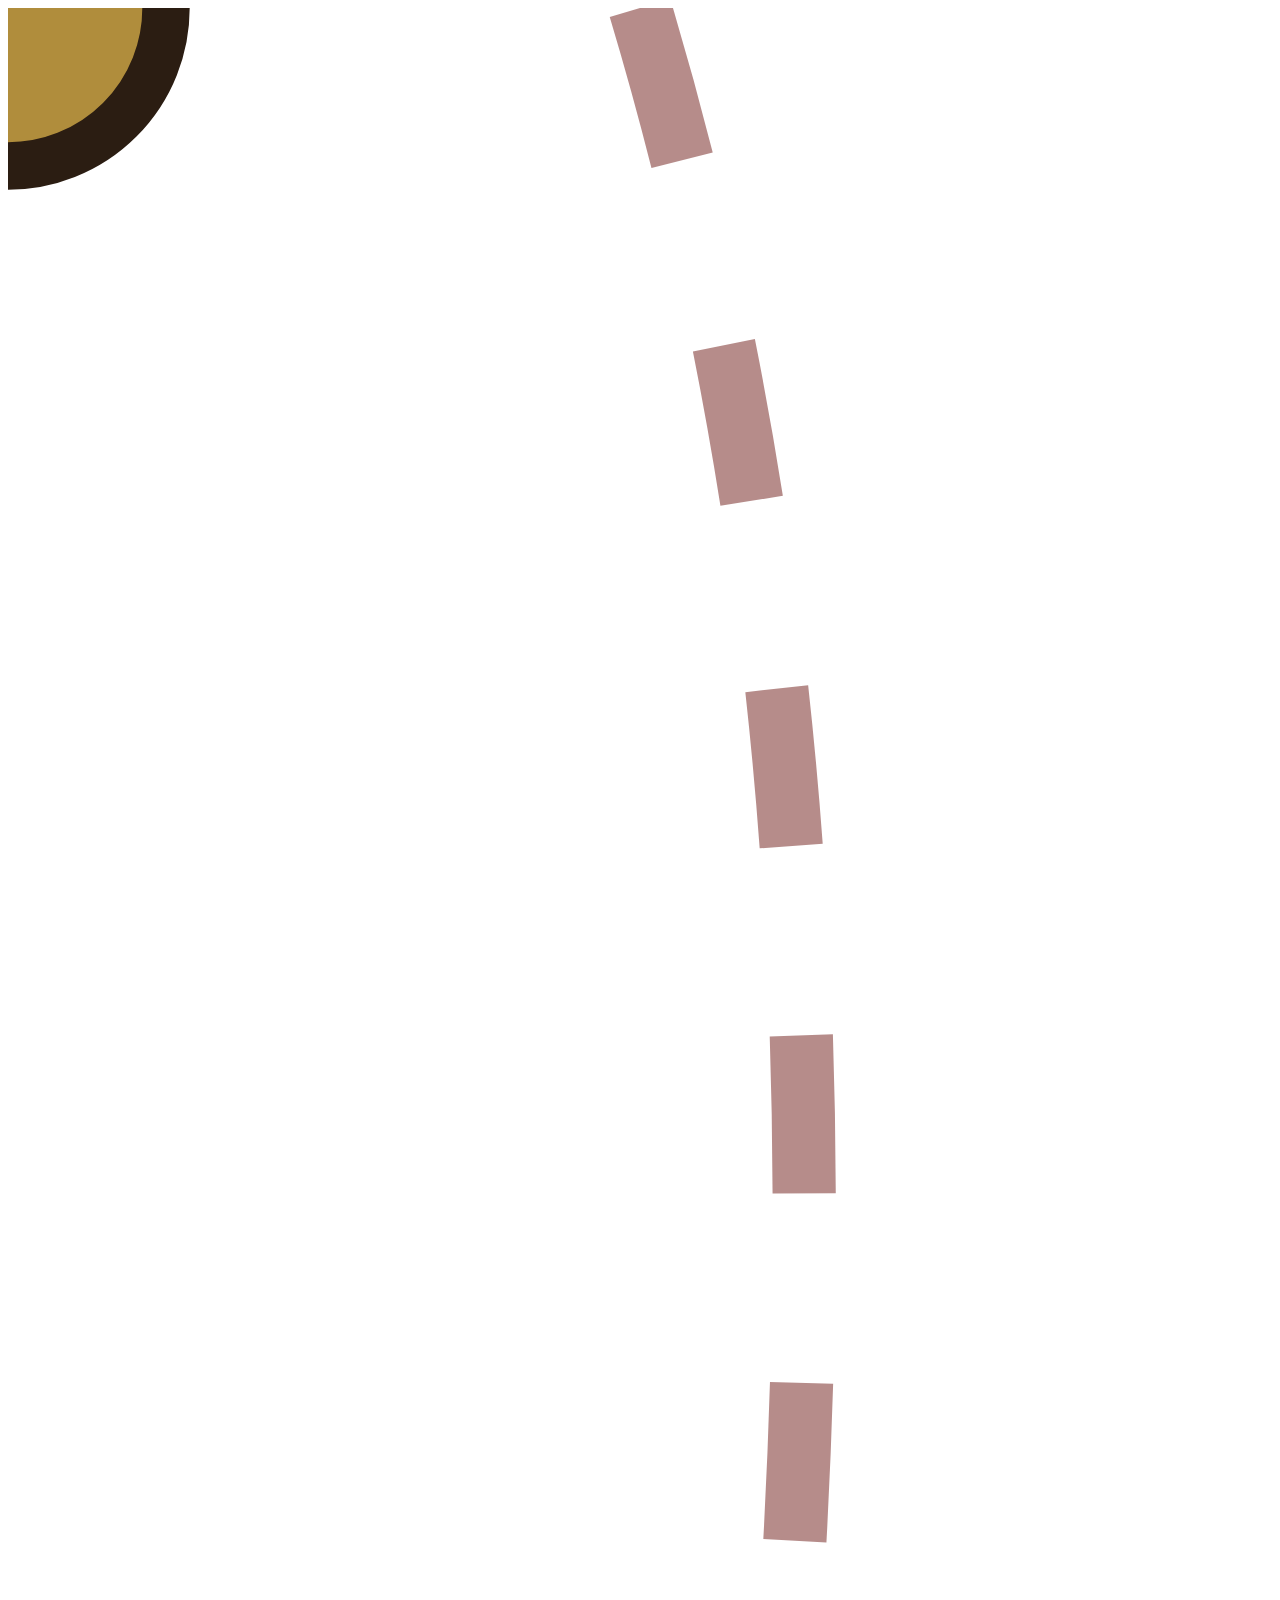
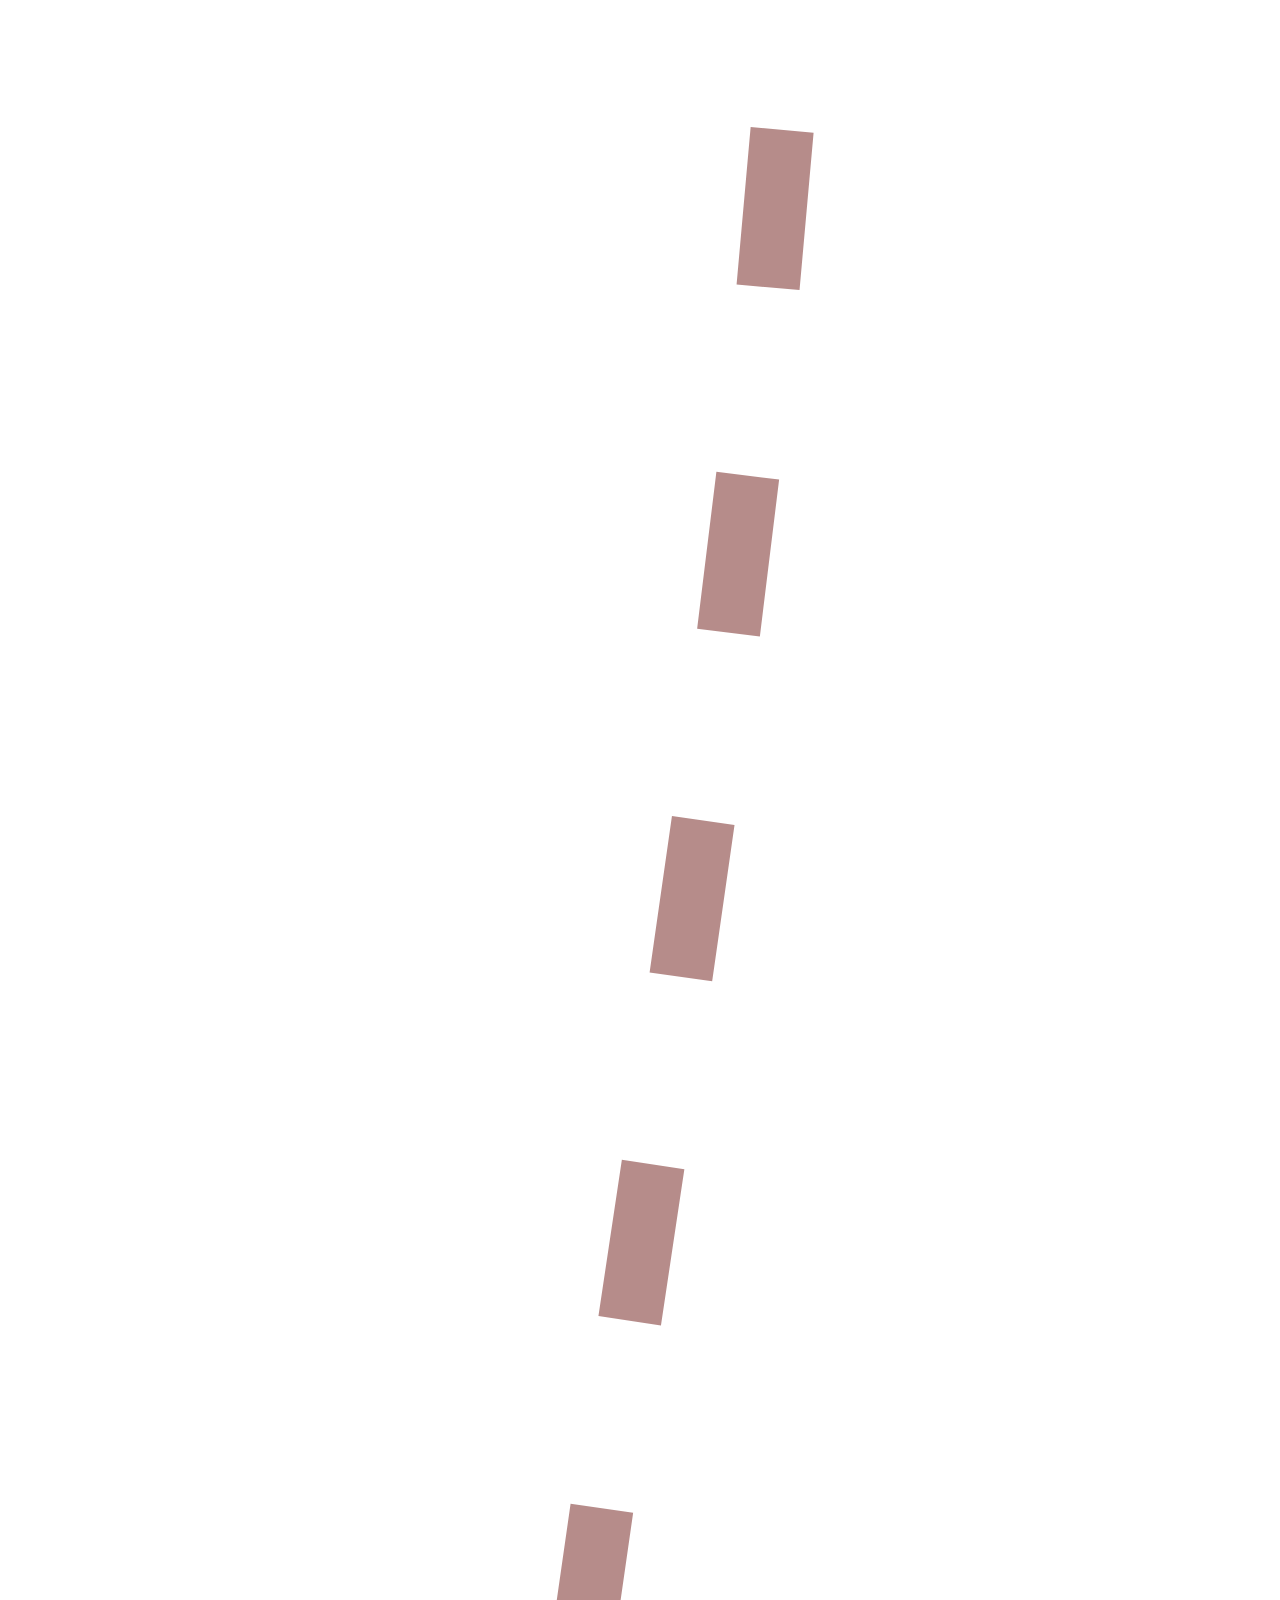
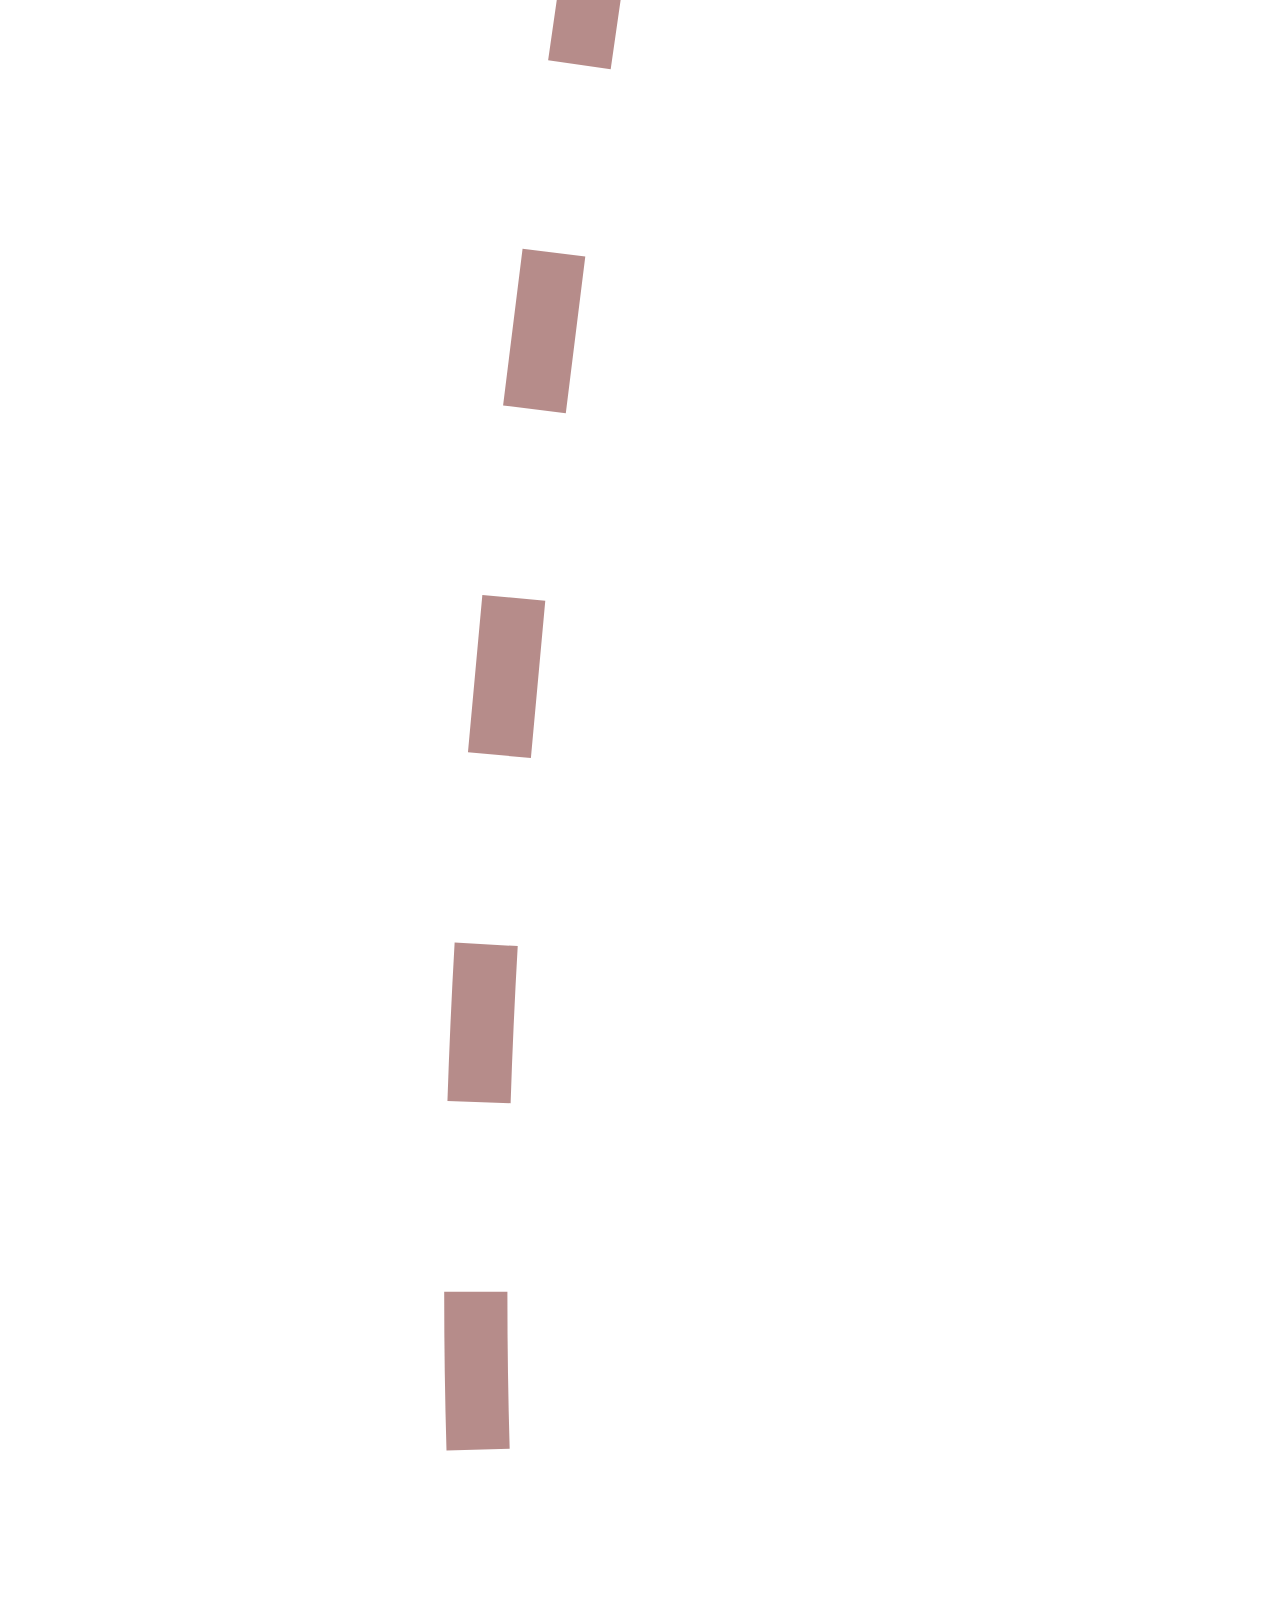
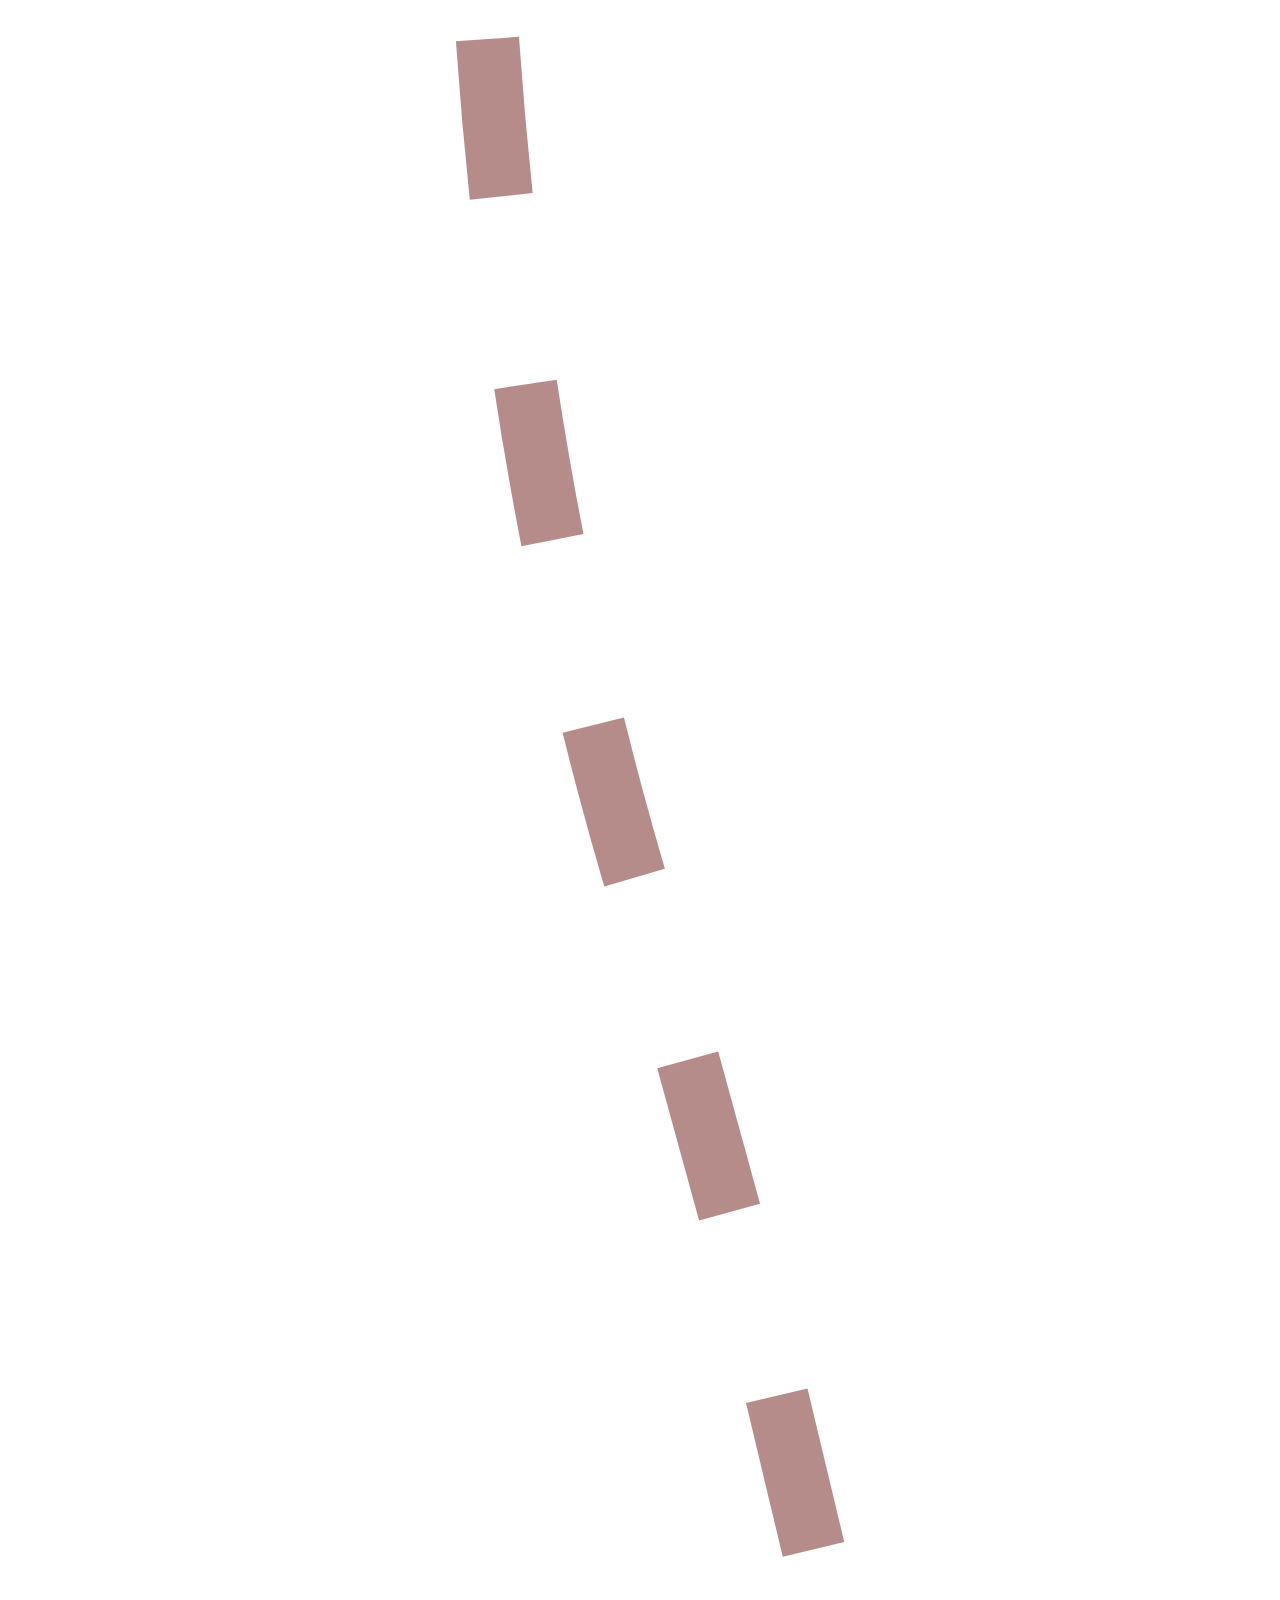
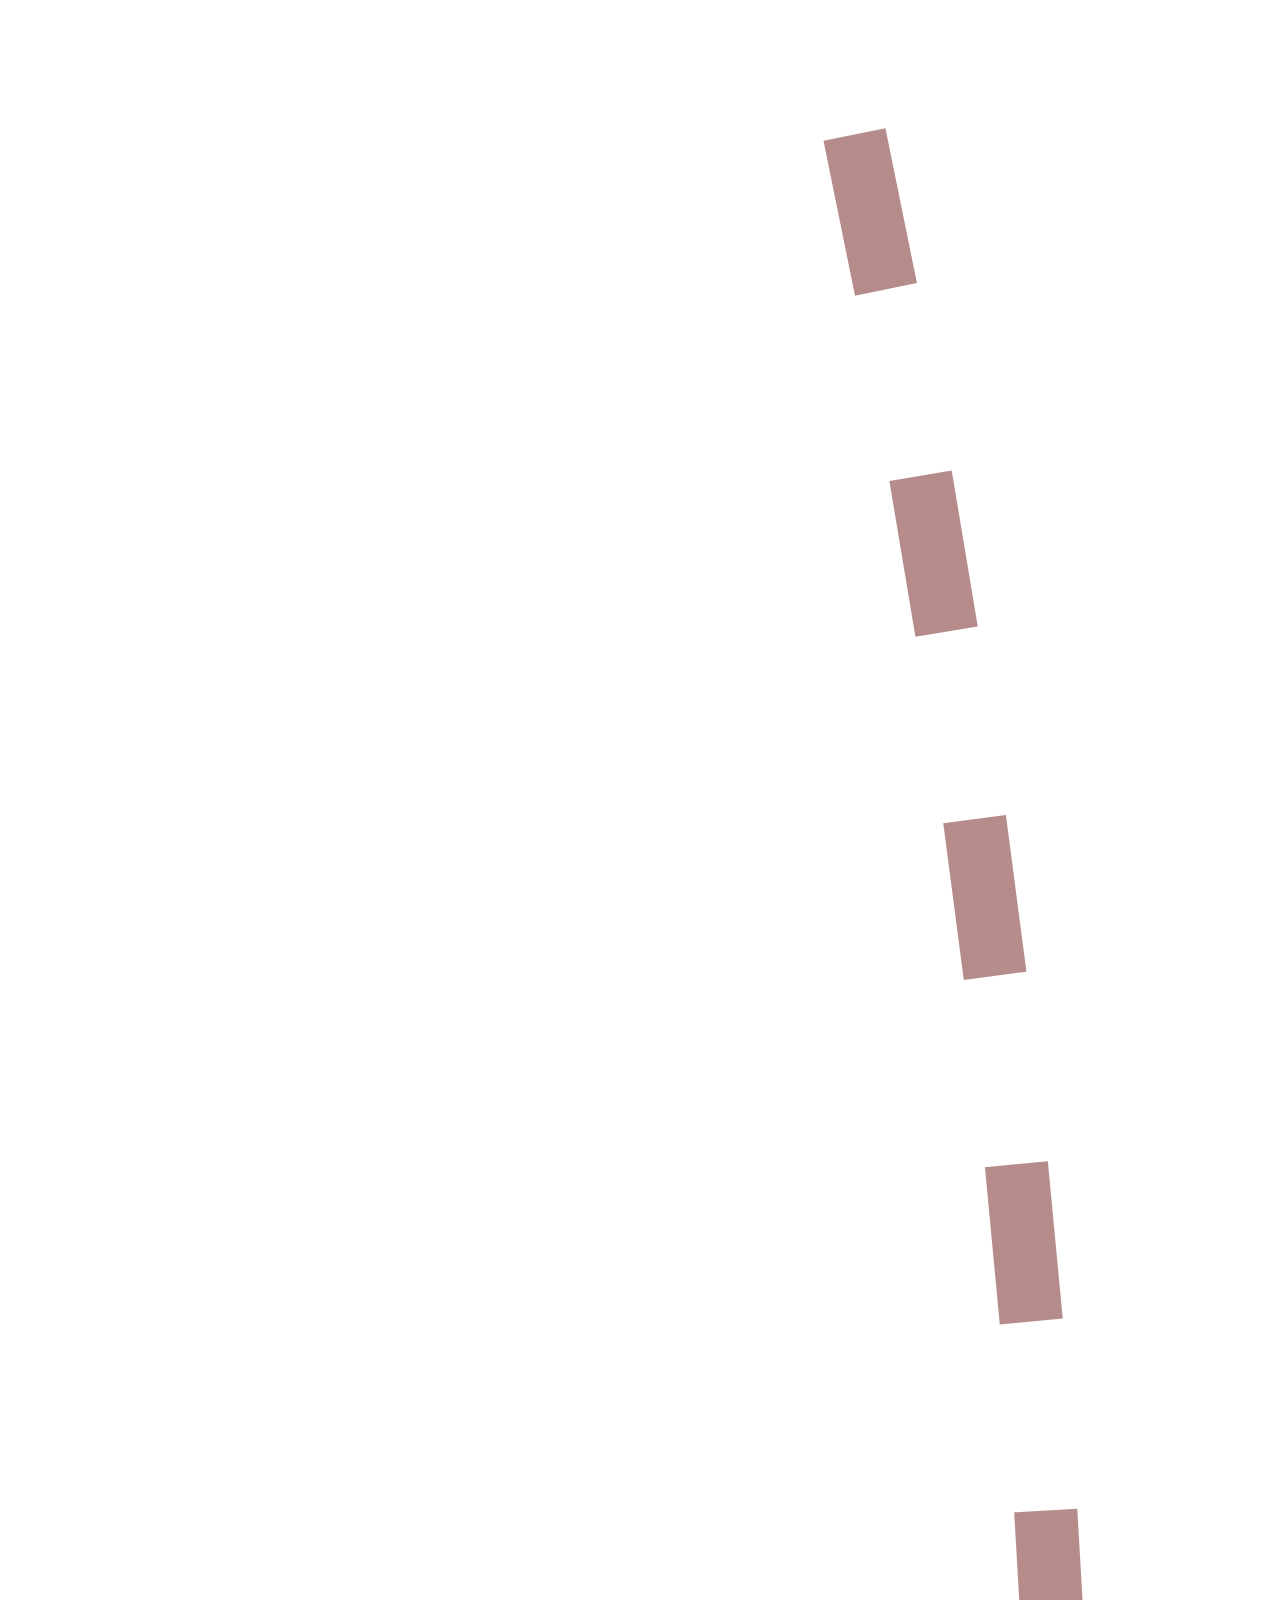
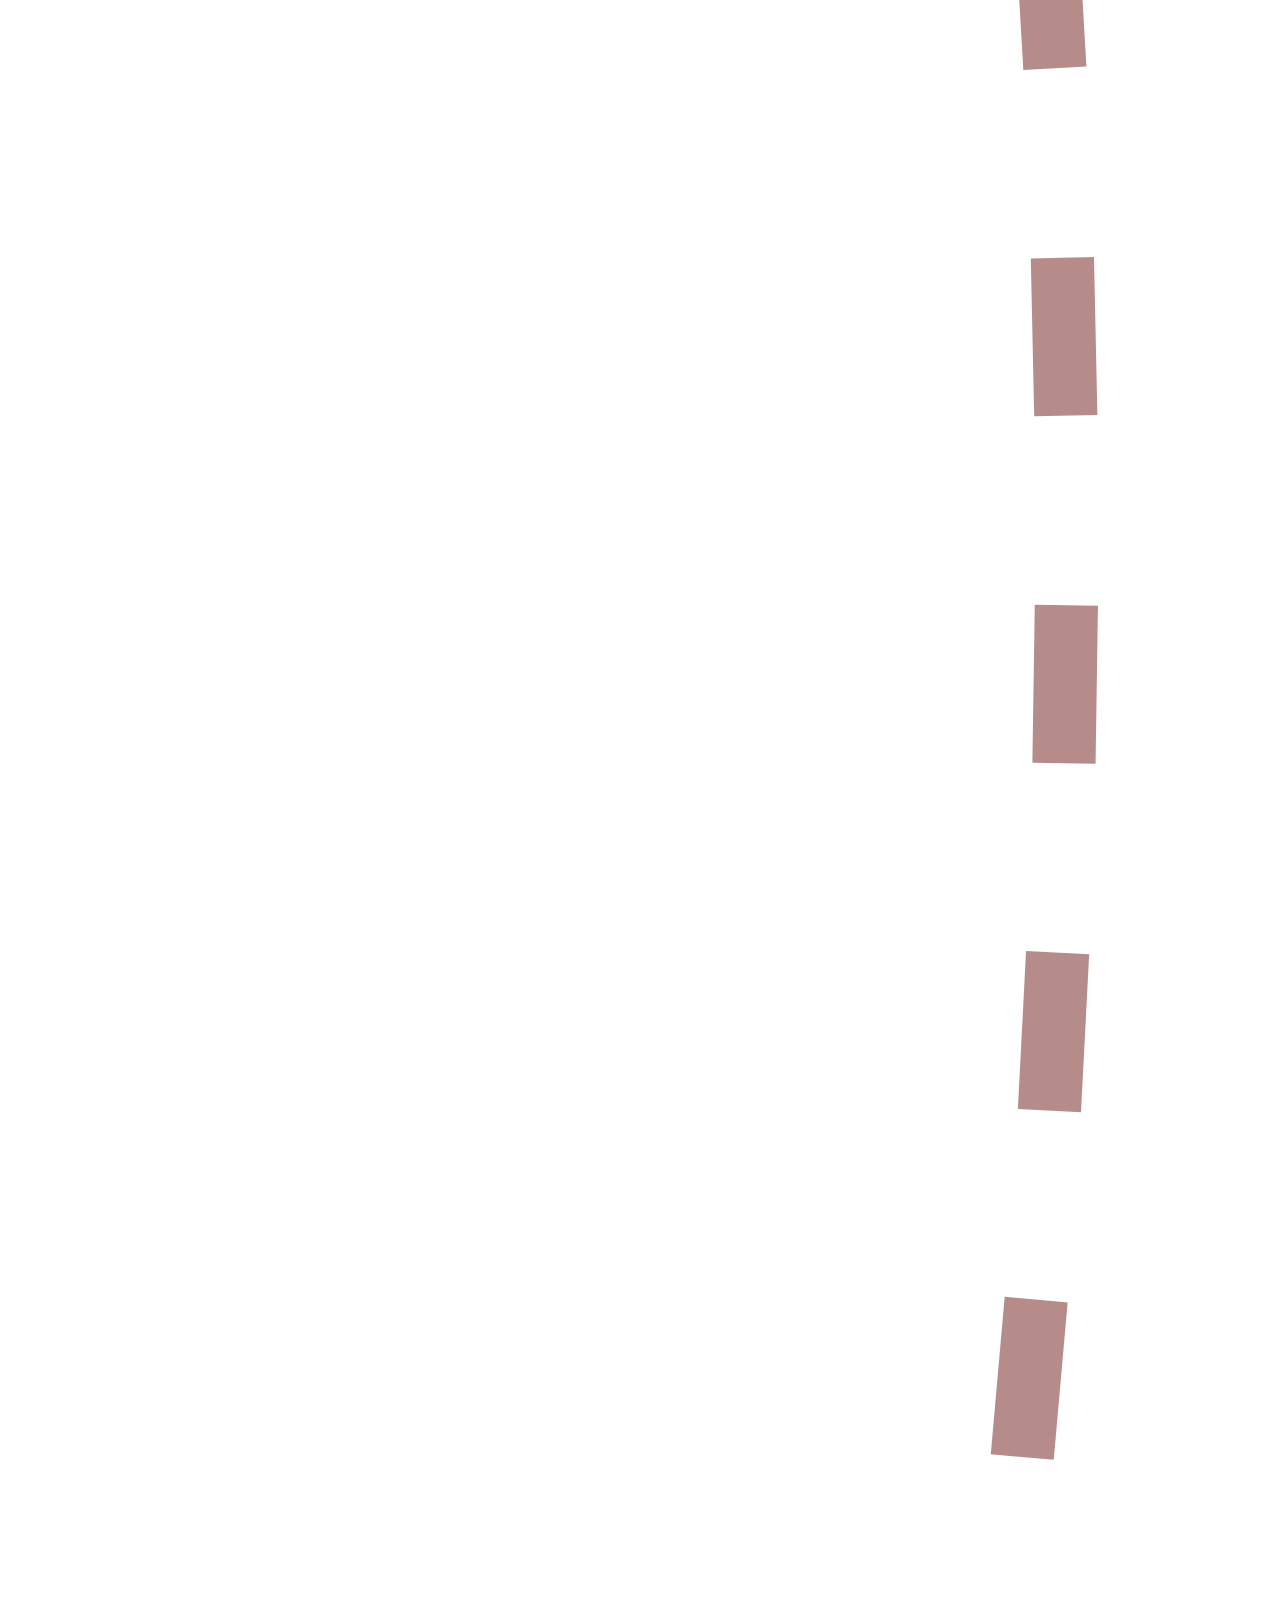
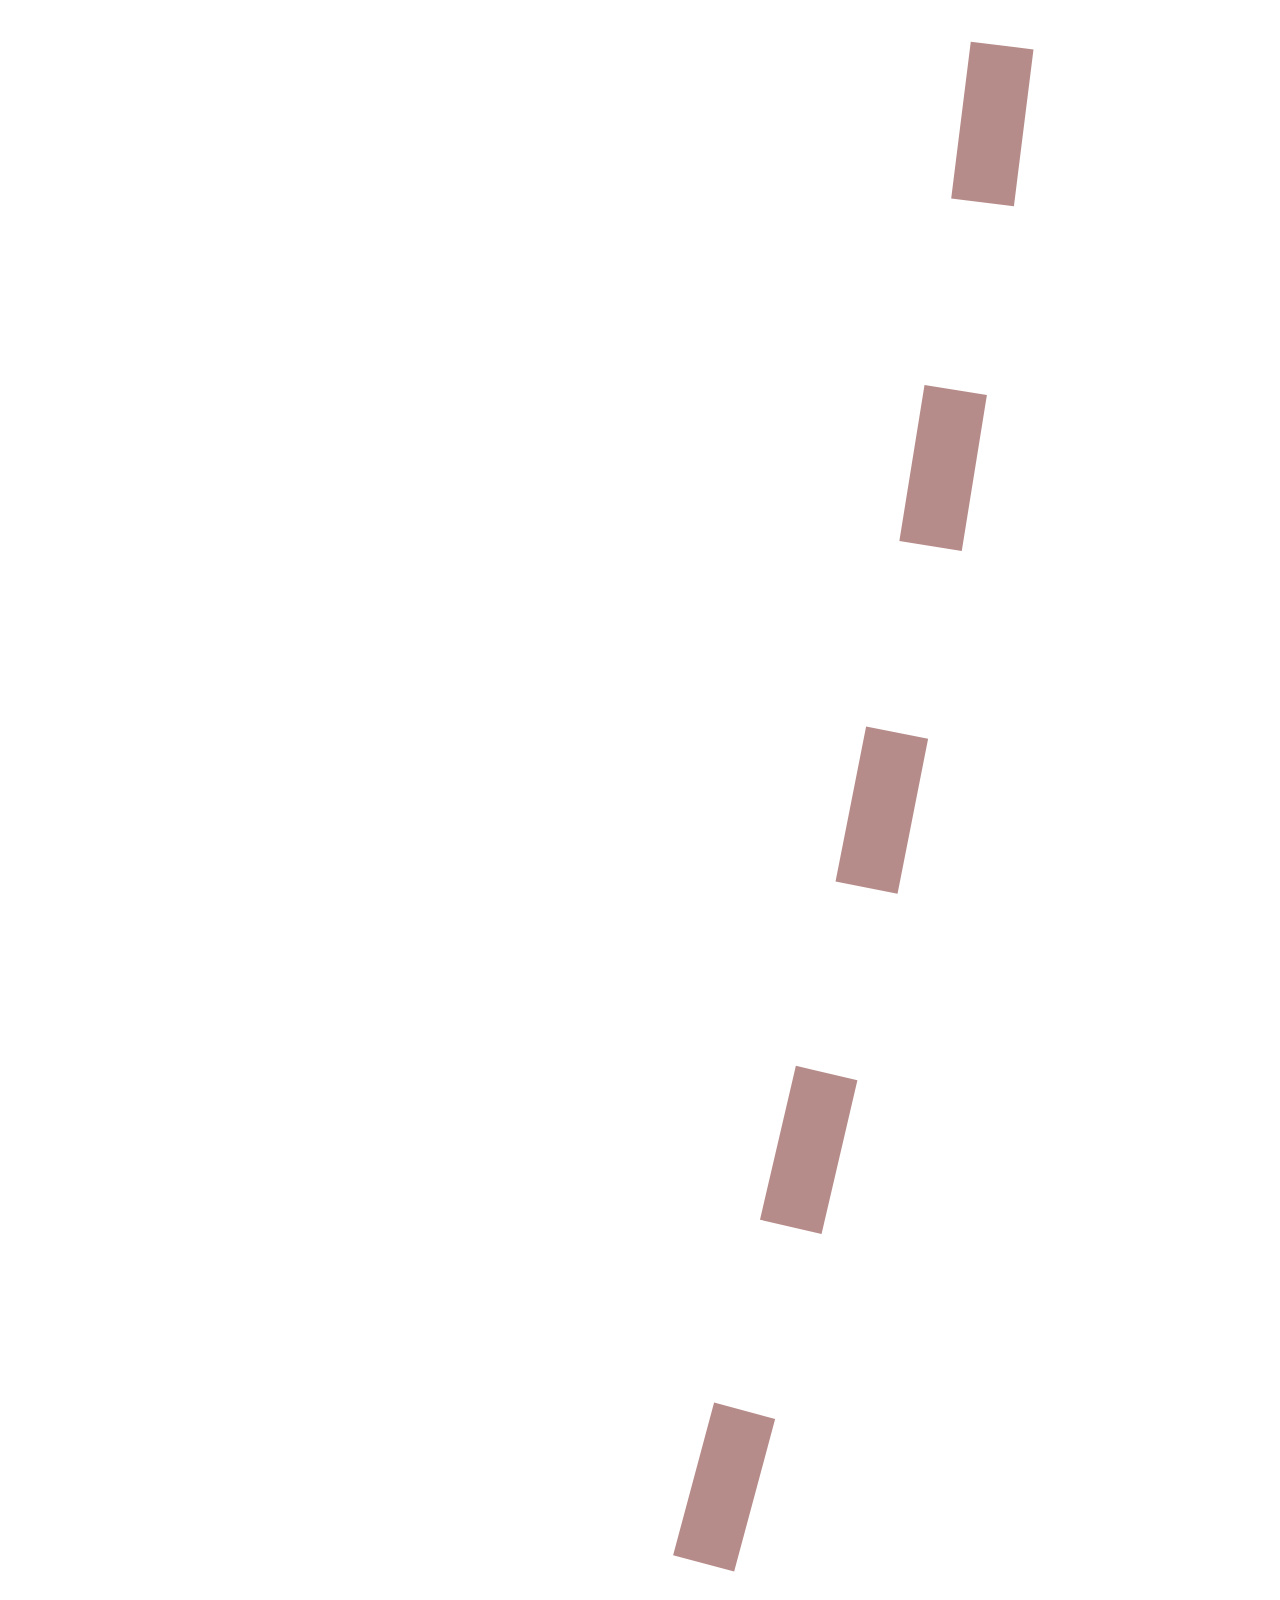
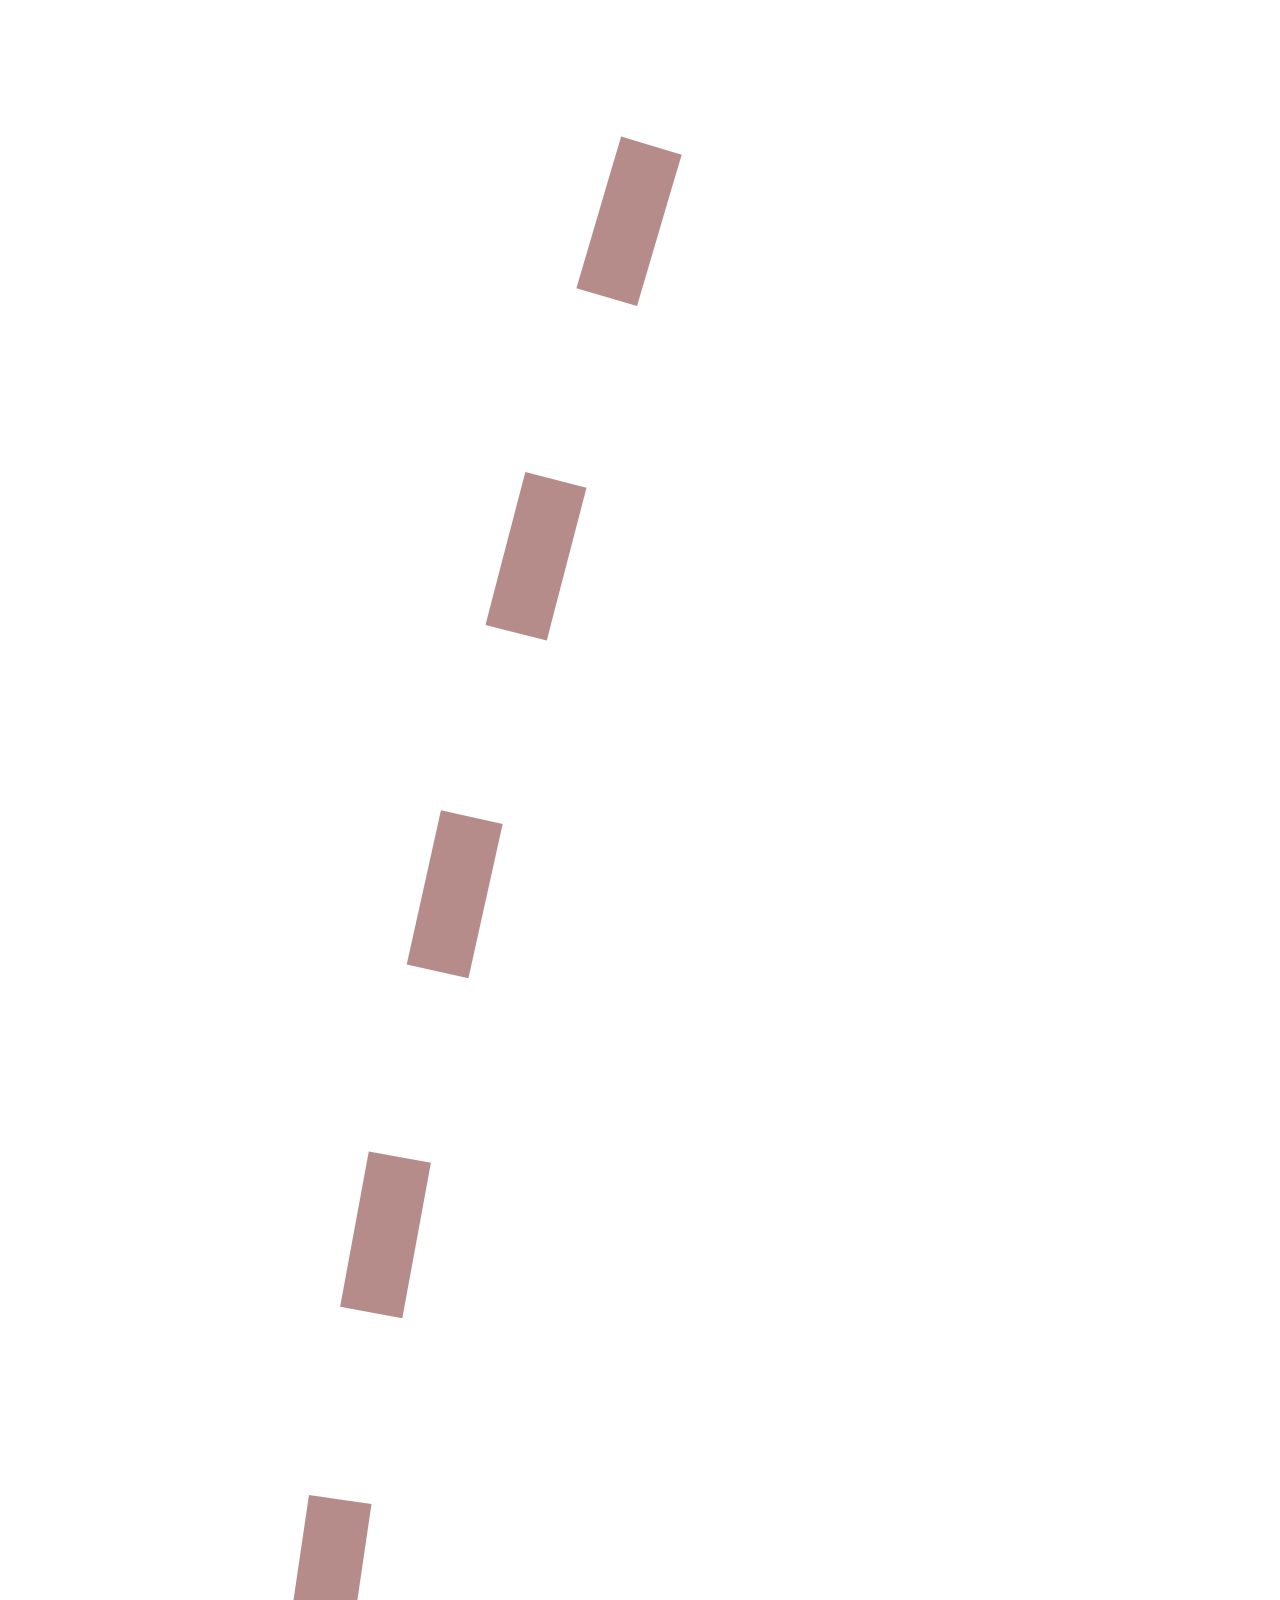
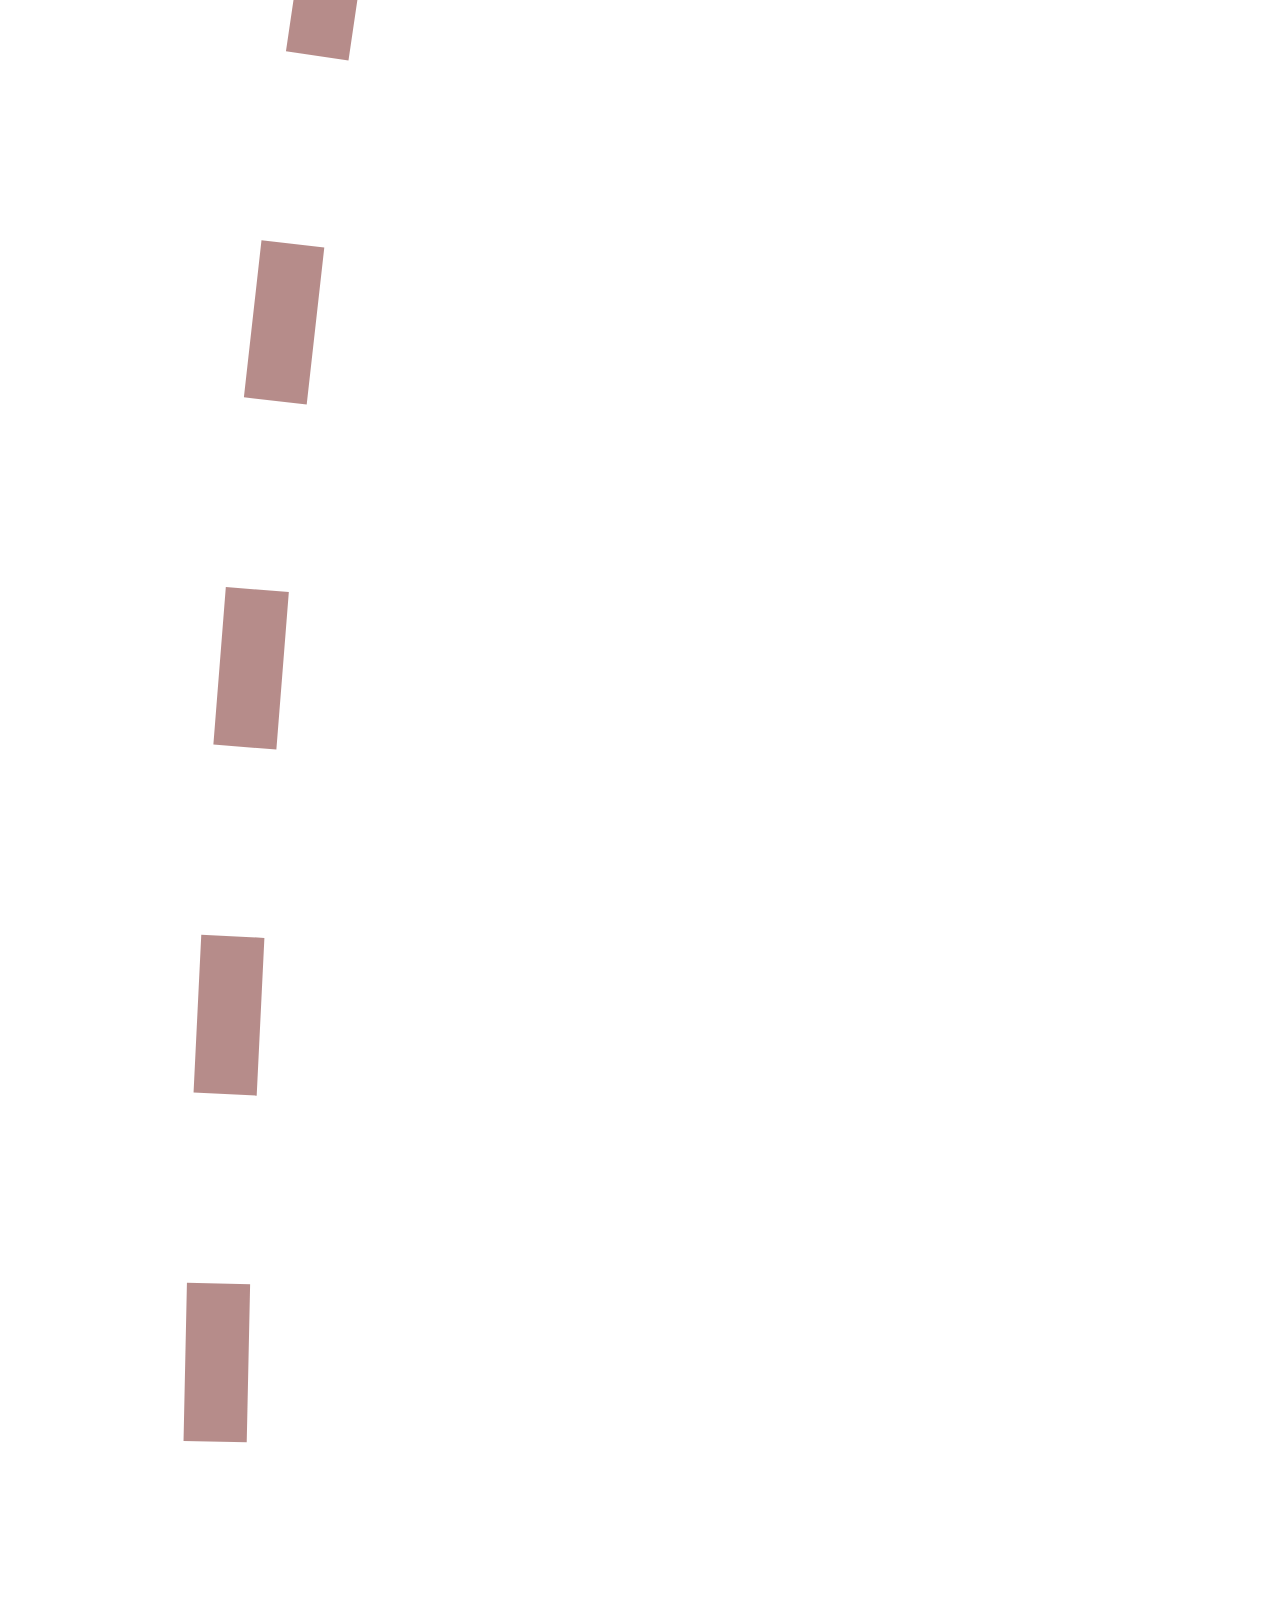
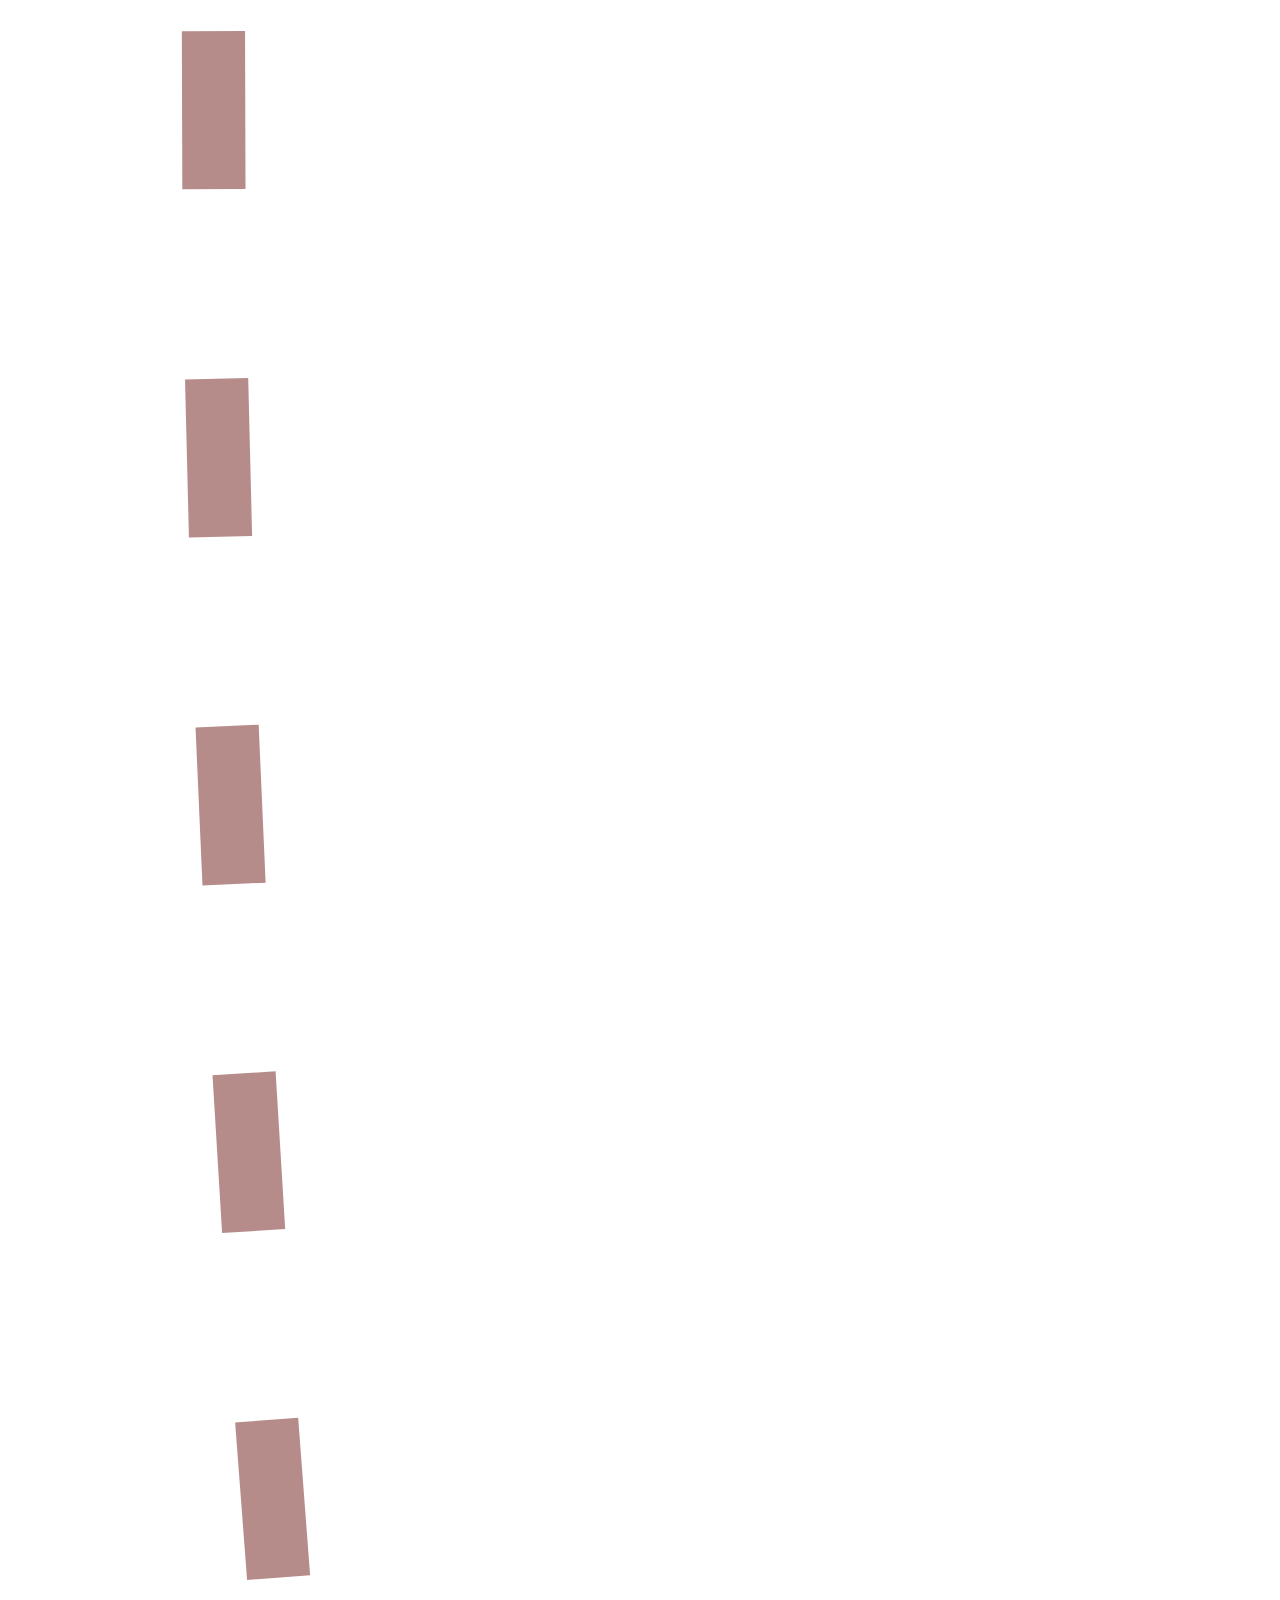
==== index.html @ a8e8e59d "Add files via upload" ====
<!DOCTYPE html>
<html lang="en">
<head>
<meta charset="utf-8">
<meta name="viewport" content="width=device-width, initial-scale=1">
<title>Arman Shaikh R. | The Red Book of a Traveller</title>
<meta name="description" content="Portfolio of Arman Shaikh R., Assistant Professor of Computer Science. Teaching, research, and a love of books.">
<link rel="icon" href="data:image/svg+xml,<svg xmlns=%22http://www.w3.org/2000/svg%22 viewBox=%220 0 100 100%22><text y=%22.9em%22 font-size=%2290%22>📜</text></svg>">
<link rel="preconnect" href="https://fonts.googleapis.com">
<link rel="preconnect" href="https://fonts.gstatic.com" crossorigin>
<link href="https://fonts.googleapis.com/css2?family=Cinzel+Decorative:wght@700&family=Cinzel:wght@500;700&family=IM+Fell+English:ital@0;1&family=Uncial+Antiqua&family=Noto+Serif+Tamil:wght@600&display=swap" rel="stylesheet">
<link rel="stylesheet" href="css/style.css">
</head>
<body>
<svg class="road" id="road" viewBox="0 0 40 600" preserveAspectRatio="none" aria-hidden="true">
  <path id="roadPath" d="M20 0 C 38 60, 2 120, 20 180 S 38 300, 20 360 S 2 480, 20 600" fill="none" stroke="#7a2e2a" stroke-width="2" stroke-dasharray="5 6" opacity=".55"/>
  <circle id="traveller" r="5" fill="#b08d3c" stroke="#2b1d12" stroke-width="1.5"/>
</svg>

<nav class="contents" aria-label="Contents">
  <a href="#title">Title</a><a href="#shire">The Shire</a><a href="#road">The Road</a><a href="#hall">The Hall</a><a href="#scriptorium">Scriptorium</a><a href="#workshop">Workshop</a><a href="#palette">Palette</a><a href="#library">Library</a><a href="#raven">Raven</a>
</nav>

<main>
<header class="page title-page" id="title">
  <div class="frame">
    <p class="small">Being an account of one teacher's journey through code, classrooms and books</p>
    <h1>The Red Book<br>of Arman</h1>
    <p class="pen" lang="ta">மாணவன்</p>
    <p class="sub">Assistant Professor of Computer Science<br>Swamy Vivekananda Rural First Grade College, Bengaluru</p>
    <a class="btn" href="#shire">Begin the journey</a>
  </div>
</header>

<section class="page" id="shire">
  <h2><span class="drop">I</span>The Shire</h2>
  <p class="lead">Every journey begins somewhere ordinary. Mine began with a computer lab and a love of reading.</p>
  <p>I am Arman Shaikh R., a Computer Science teacher at Swamy Vivekananda Rural First Grade College (SVRES), Niveditha Campus, Neraluru, Anekal Taluk. I teach BCA students, look after laboratory work, and help run the IGNOU Study Centre as Assistant Coordinator.</p>
  <p>I like explaining hard things in simple words, and I like students who can explain their own work. Outside the classroom I read, write, and think about how technology and society shape each other.</p>
</section>

<section class="page" id="road">
  <h2><span class="drop">II</span>The Road So Far</h2>
  <ol class="stops">
    <li><b>B.Sc. Computer Science</b><span>Periyar University</span><em>CGPA 7.7, Distinction</em></li>
    <li><b>M.Sc. Computer Science</b><span>Periyar University, 2025</span><em>CGPA 8.2, Distinction</em></li>
    <li><b>Assistant Professor</b><span>SVRFGC, from January 2026</span><em>Teaching, labs, committees</em></li>
    <li><b>M.A. Education</b><span>IGNOU, since January 2026</span><em>Still on the road</em></li>
  </ol>
</section>

<section class="page" id="hall">
  <h2><span class="drop">III</span>The Hall of Learning</h2>
  <p>What I teach and look after at the college:</p>
  <div class="tags"><span>Frontend Design</span><span>HTML, CSS, JavaScript</span><span>React basics</span><span>Java</span><span>Python</span><span>Operating Systems</span><span>Linux Shell Lab</span><span>Software Engineering</span><span>MS Office</span><span>Cyber Security</span><span>E-commerce</span><span>Environmental Studies</span><span>Constitutional Values</span></div>
  <p>Beyond classes: BCA practicals and internal assessments, the IGNOU Study Centre, the R&amp;D Cell, the Institution's Innovation Council, Placement Committee work, and a fair share of event coordination, certificates and paperwork.</p>
  <p class="note">My teaching rule: teach what the syllabus needs, make sure students can really do it, and ask them to explain what they built.</p>
</section>

<section class="page" id="scriptorium">
  <h2><span class="drop">IV</span>The Scriptorium</h2>
  <p>Where research is copied out slowly and honestly. My interests sit between computing, ethics and philosophy.</p>
  <ul class="scrolls">
    <li><b>Simulated Meaning and Emotional Authenticity in AI-Assisted Philosophical Writing</b><span>IUP, solo author, in production</span></li>
    <li><b>Co-authored paper</b><span>IUP</span></li>
    <li><b>Co-authored paper</b><span>IJLTEMAS</span></li>
    <li><b>Ethical Readiness in Growing Economies</b><span>Draft manuscript</span></li>
  </ul>
  <p class="note">Themes: AI and writing, AI ethics, technology and society.</p>
</section>

<section class="page" id="workshop">
  <h2><span class="drop">V</span>The Workshop</h2>
  <div class="cards">
    <article><h3>FD Lab Programs</h3><p>The practical programs for my Frontend Design lab, kept in one GitHub repository for students.</p><a class="btn small-btn" href="https://github.com/vegapunk-hub/FD-Lab-Programs" target="_blank" rel="noopener">Open repository</a></article>
    <article><h3>Student Showcase</h3><p>A common site where BCA students can publish their web portfolios.</p><a class="btn small-btn dead" href="#">Visit showcase</a></article>
    <article><h3>IGNOU Study Centre 13183</h3><p>Scholar lists, assignment submissions and student communication for a new centre.</p><a class="btn small-btn dead" href="#">Read more</a></article>
  </div>
</section>

<section class="page" id="palette">
  <h2><span class="drop">VI</span>The Painter's Palette</h2>
  <p>I think about code the way a painter thinks about colour: a few good pigments, used with care.</p>
  <div class="pigments">
    <div style="--c:#2b1d12"><i></i><b>Iron-gall ink</b><span>Java and Python</span></div>
    <div style="--c:#4f6b3a"><i></i><b>Moss green</b><span>HTML and CSS</span></div>
    <div style="--c:#b08d3c"><i></i><b>Gold leaf</b><span>JavaScript and React</span></div>
    <div style="--c:#7a2e2a"><i></i><b>Madder red</b><span>Linux and the shell</span></div>
    <div style="--c:#3d5a6b"><i></i><b>River blue</b><span>Teaching and explaining</span></div>
  </div>
</section>

<section class="page" id="library">
  <h2><span class="drop">VII</span>The Library</h2>
  <p>Books that examine society, ideas and power. I read for understanding, not for motivation.</p>
  <div class="shelf"><span style="--h:150px;--c:#7a2e2a">Dostoevsky</span><span style="--h:130px;--c:#3d5a6b">Orwell</span><span style="--h:160px;--c:#4f6b3a">Ambedkar</span><span style="--h:140px;--c:#b08d3c">Perumal Murugan</span><span style="--h:125px;--c:#2b1d12">Tamil Literature</span></div>
</section>

<section class="page" id="raven">
  <h2><span class="drop">VIII</span>Send a Raven</h2>
  <p>Want to talk about teaching, research, or a good book? Choose a bird.</p>
  <div class="ravens">
    <a class="btn" href="https://github.com/vegapunk-hub" target="_blank" rel="noopener">GitHub</a>
    <a class="btn dead" href="#" data-joke="email">Email</a>
    <a class="btn dead" href="#" data-joke="linkedin">LinkedIn</a>
    <a class="btn dead" href="#" data-joke="orcid">Research profile</a>
  </div>
  <p class="foot">Here ends the book. Made with ink, patience and a little too much tea.</p>
</section>
</main>

<dialog id="oops"><div class="scrollbox"><h3 id="oopsT"></h3><p id="oopsP"></p><button class="btn small-btn" id="oopsX">Return to the road</button></div></dialog>
<div class="embers" aria-hidden="true"></div>
<script src="js/main.js"></script>
</body>
</html>
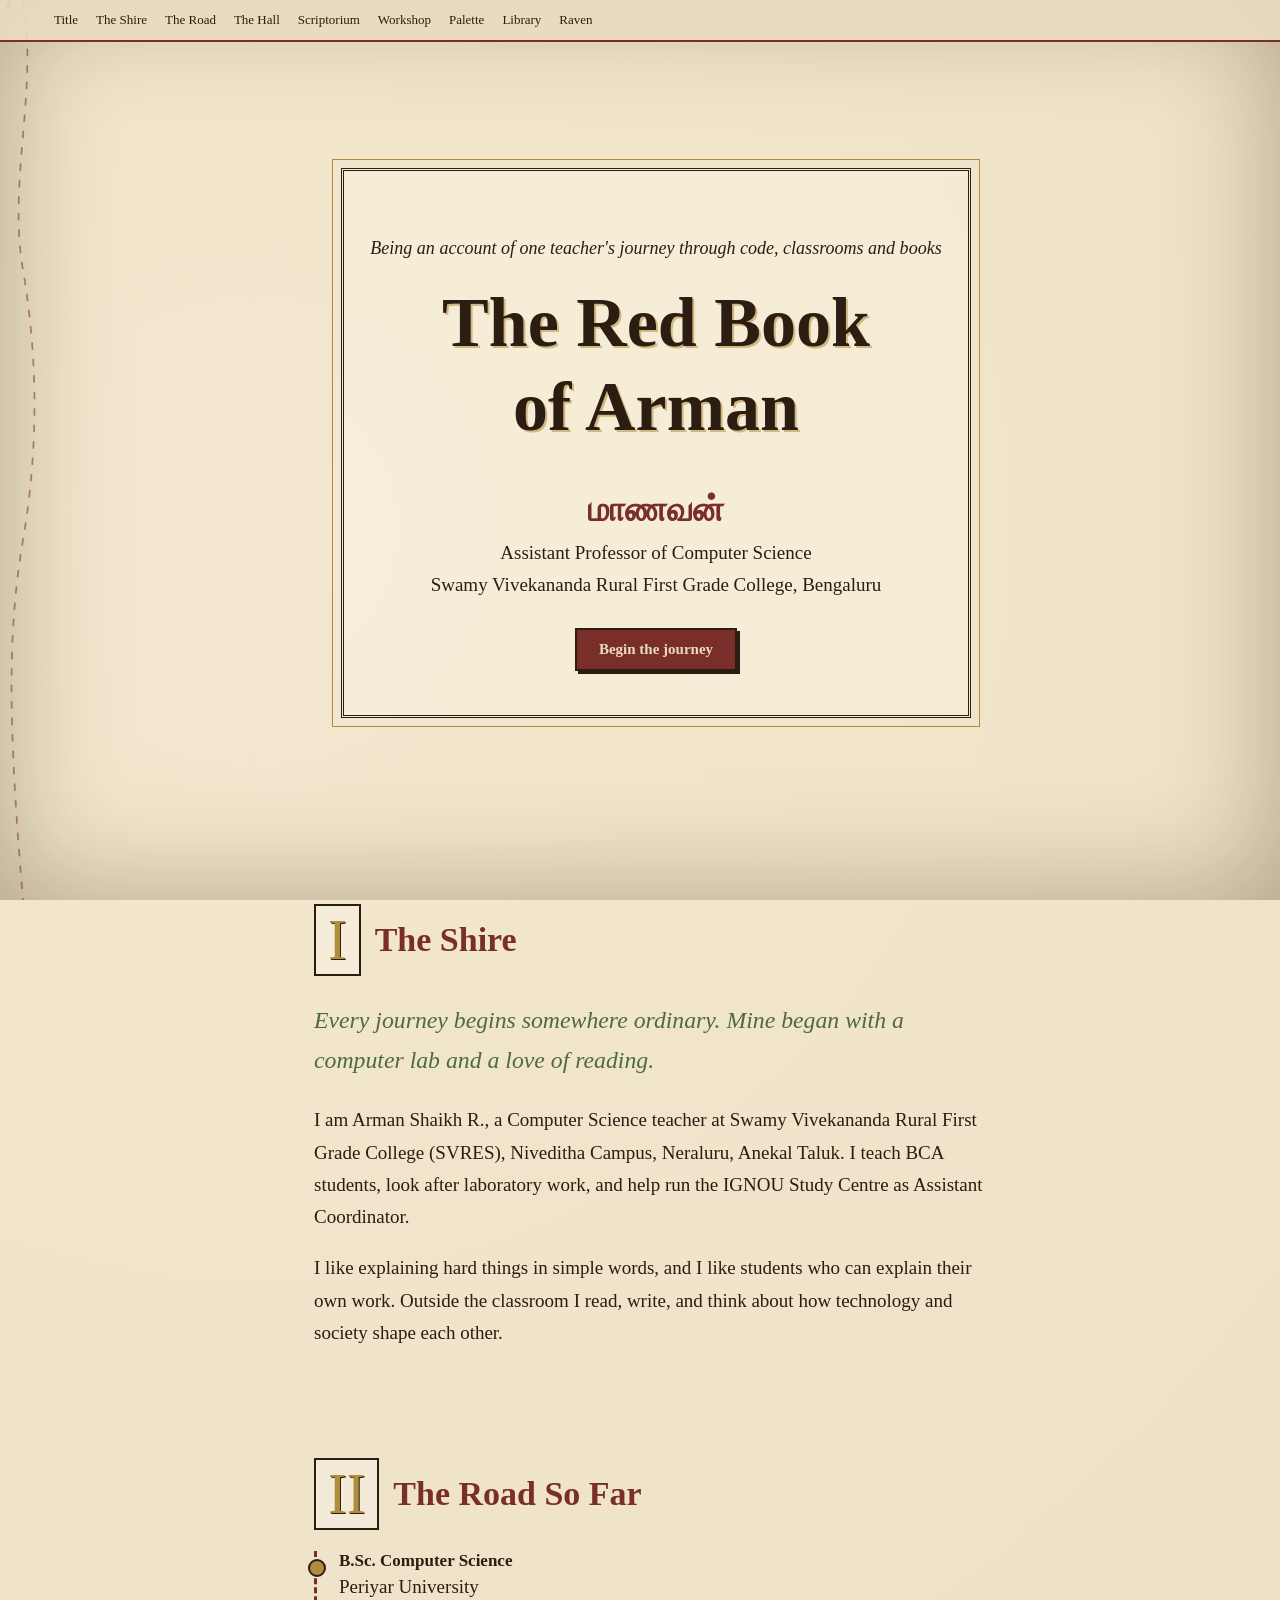
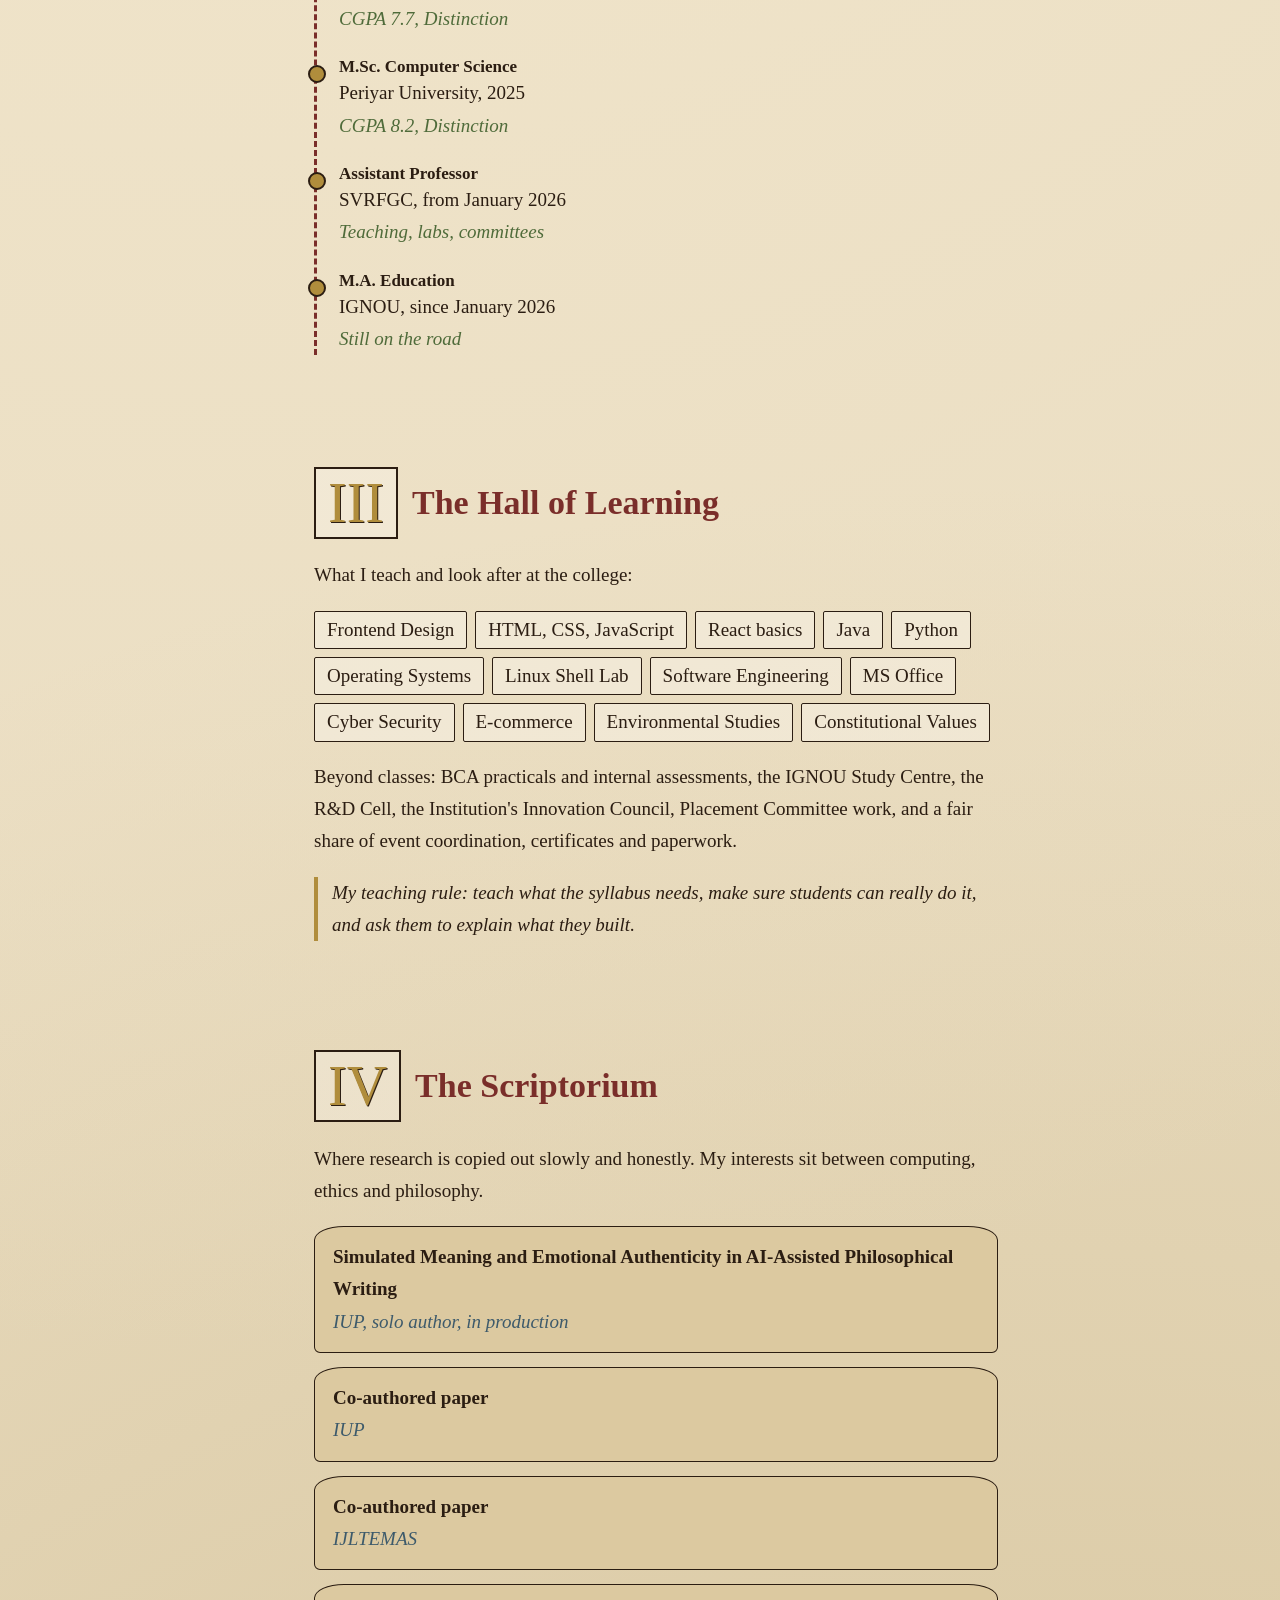
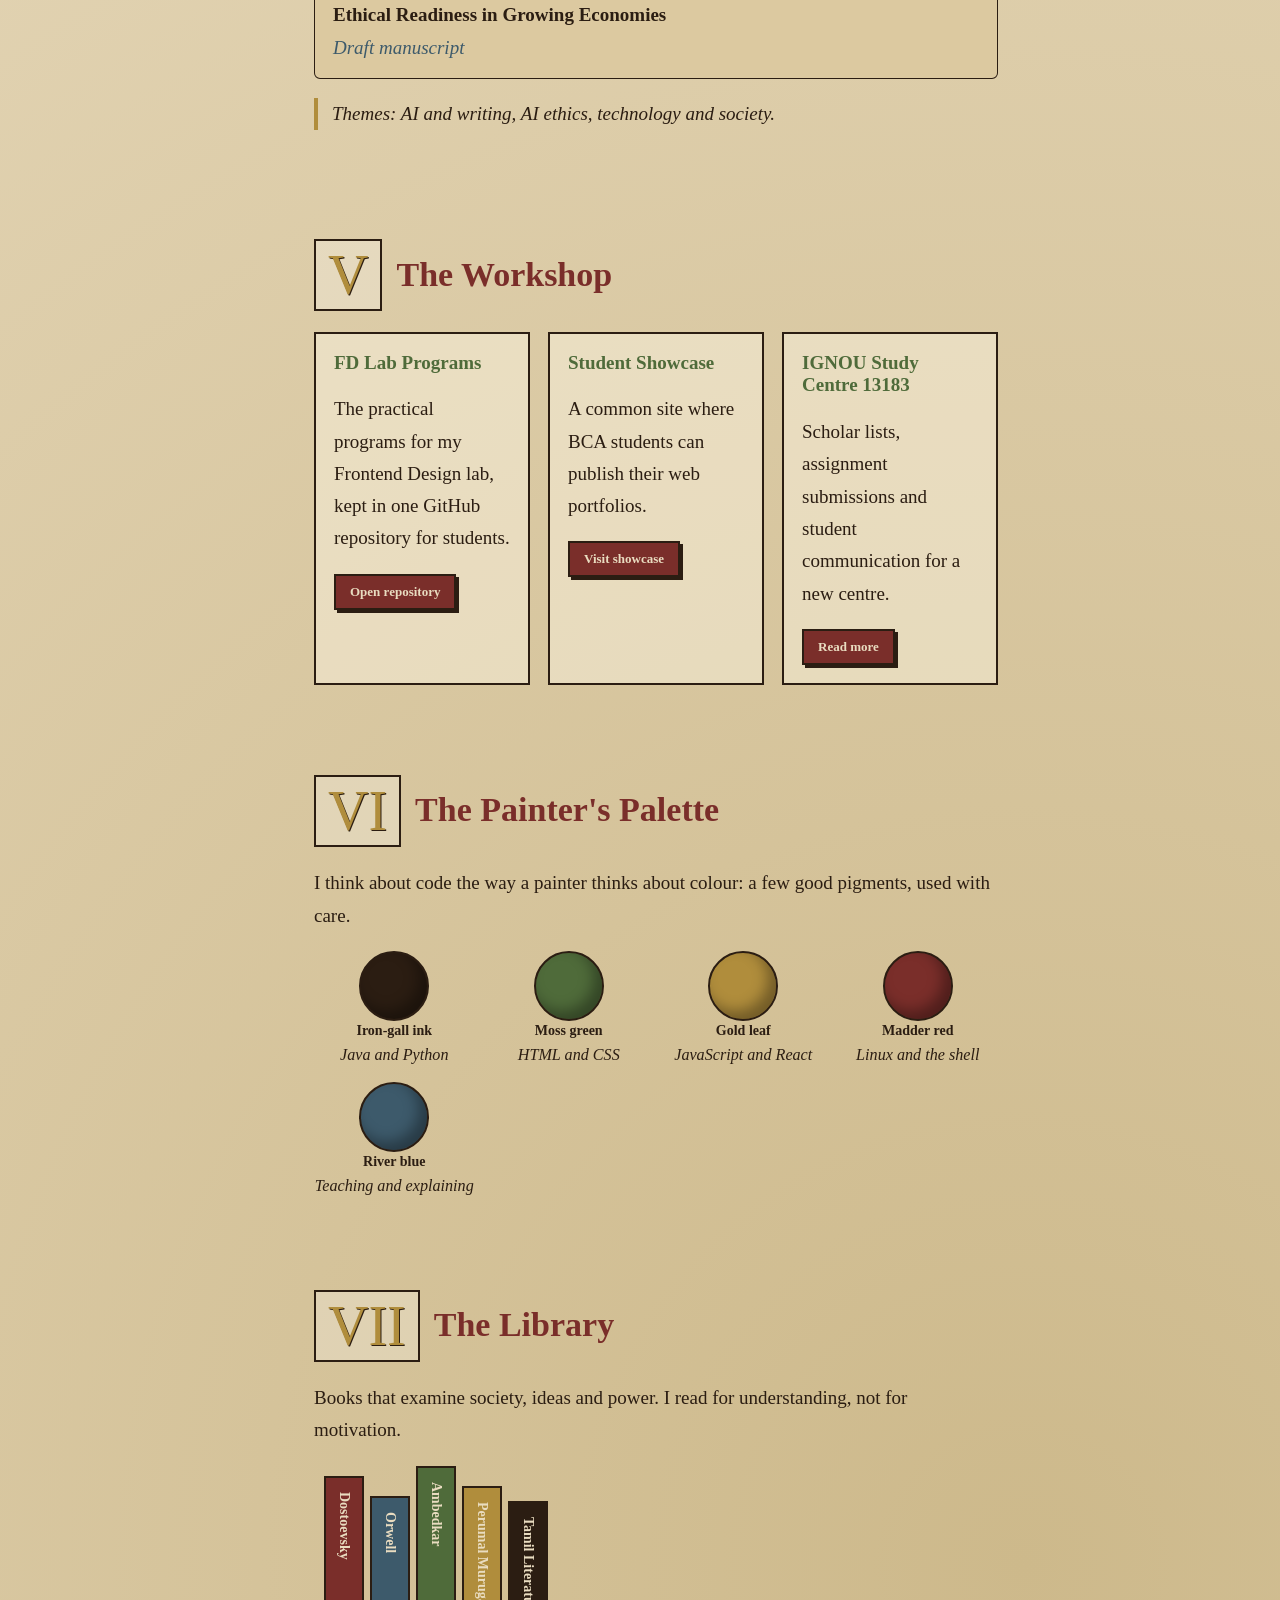
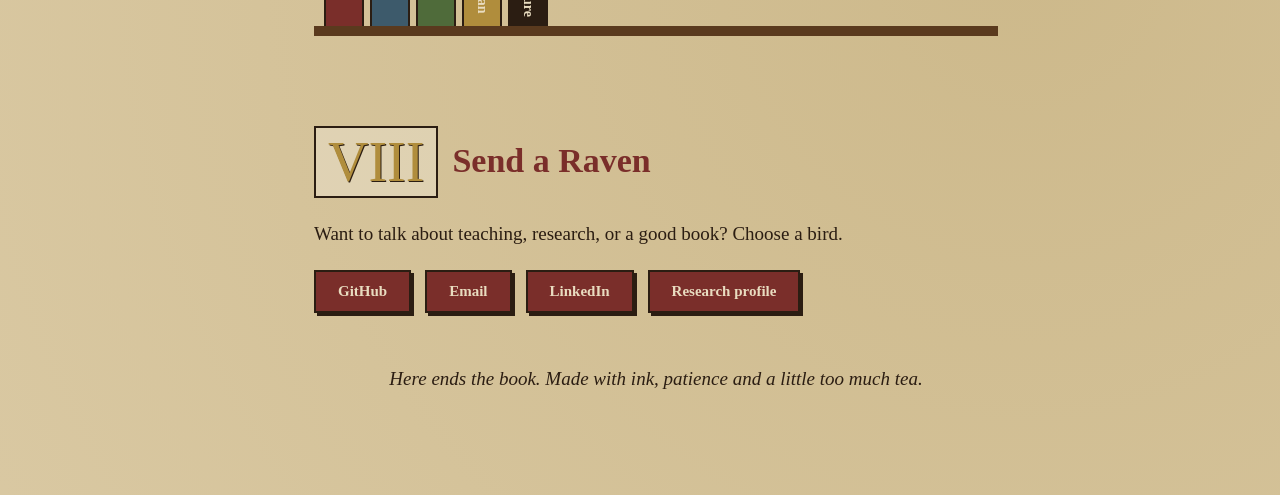
==== commit 05684c82: "Update stylesheet and script link paths in index.html" ====
--- a/index.html
+++ b/index.html
@@ -9,7 +9,7 @@
 <link rel="preconnect" href="https://fonts.googleapis.com">
 <link rel="preconnect" href="https://fonts.gstatic.com" crossorigin>
 <link href="https://fonts.googleapis.com/css2?family=Cinzel+Decorative:wght@700&family=Cinzel:wght@500;700&family=IM+Fell+English:ital@0;1&family=Uncial+Antiqua&family=Noto+Serif+Tamil:wght@600&display=swap" rel="stylesheet">
-<link rel="stylesheet" href="css/style.css">
+<link rel="stylesheet" href="style.css">
 </head>
 <body>
 <svg class="road" id="road" viewBox="0 0 40 600" preserveAspectRatio="none" aria-hidden="true">
@@ -111,6 +111,6 @@
 
 <dialog id="oops"><div class="scrollbox"><h3 id="oopsT"></h3><p id="oopsP"></p><button class="btn small-btn" id="oopsX">Return to the road</button></div></dialog>
 <div class="embers" aria-hidden="true"></div>
-<script src="js/main.js"></script>
+<script src="main.js"></script>
 </body>
 </html>
--- a/style.css
+++ b/style.css
@@ -0,0 +1,61 @@
+:root{--paper:#e9dcc0;--paper2:#dcc9a0;--ink:#2b1d12;--moss:#4f6b3a;--madder:#7a2e2a;--gold:#b08d3c;--river:#3d5a6b}
+*{box-sizing:border-box}
+html{scroll-behavior:smooth;scroll-padding-top:56px}
+body{margin:0;color:var(--ink);font:19px/1.7 "IM Fell English",Georgia,serif;background:
+radial-gradient(circle at 20% 10%,#f3e8cf,transparent 50%),radial-gradient(circle at 80% 90%,#cdb98b,transparent 55%),var(--paper);min-height:100vh}
+body::after{content:"";position:fixed;inset:0;pointer-events:none;box-shadow:inset 0 0 120px rgba(60,35,10,.35)}
+main{max-width:760px;margin:0 auto;padding:0 22px 60px 54px}
+.road{position:fixed;left:6px;top:0;width:34px;height:100vh;z-index:5}
+.contents{position:sticky;top:0;z-index:10;display:flex;gap:18px;overflow-x:auto;padding:12px 22px 12px 54px;background:rgba(233,220,192,.93);border-bottom:2px double var(--madder);font:500 13px "Cinzel",serif;white-space:nowrap;scrollbar-width:none}
+.contents a{color:var(--ink);text-decoration:none}
+.contents a:hover,.contents a:focus-visible{color:var(--madder);text-decoration:underline}
+a:focus-visible,button:focus-visible{outline:3px solid var(--gold);outline-offset:3px}
+.page{padding:70px 0 20px}
+h1,h2,h3{font-family:"Cinzel Decorative","Cinzel",serif;line-height:1.2;margin:0 0 .6em}
+h2{font-size:clamp(24px,5vw,34px);color:var(--madder);display:flex;align-items:center;gap:14px}
+.drop{font:56px/1 "Uncial Antiqua",serif;color:var(--gold);text-shadow:1px 1px 0 var(--ink);border:2px solid var(--ink);padding:6px 12px;background:rgba(255,255,255,.25)}
+.lead{font-size:1.25em;font-style:italic;color:var(--moss)}
+.small{font-style:italic;font-size:.95em}
+.title-page{min-height:88vh;display:grid;place-items:center;text-align:center;padding-top:30px}
+.frame{border:3px double var(--ink);outline:1px solid var(--gold);outline-offset:8px;padding:44px 26px;background:rgba(255,250,235,.35);animation:ink 1.6s ease-out both}
+h1{font-size:clamp(38px,10vw,70px);color:var(--ink);text-shadow:2px 2px 0 rgba(176,141,60,.55)}
+.pen{font:600 34px "Noto Serif Tamil",serif;color:var(--madder);margin:.2em 0}
+.sub{margin:0 0 1.4em}
+@keyframes ink{from{opacity:0;filter:blur(6px);letter-spacing:.2em}to{opacity:1;filter:none}}
+.btn{display:inline-block;font:700 15px "Cinzel",serif;color:var(--paper);background:var(--madder);padding:11px 22px;border:2px solid var(--ink);text-decoration:none;box-shadow:3px 3px 0 var(--ink);cursor:pointer;transition:transform .15s,box-shadow .15s}
+.btn:hover{transform:translate(2px,2px);box-shadow:1px 1px 0 var(--ink)}
+.small-btn{font-size:13px;padding:8px 14px}
+.stops{list-style:none;padding:0;margin:0;border-left:3px dashed var(--madder)}
+.stops li{margin:0 0 22px 22px;position:relative;display:grid}
+.stops li::before{content:"";position:absolute;left:-31px;top:8px;width:14px;height:14px;background:var(--gold);border:2px solid var(--ink);border-radius:50%}
+.stops b{font:700 17px "Cinzel",serif}.stops em{color:var(--moss)}
+.tags{display:flex;flex-wrap:wrap;gap:8px;margin:14px 0}
+.tags span{border:1.5px solid var(--ink);padding:2px 12px;background:rgba(255,255,255,.3);border-radius:2px}
+.note{border-left:4px solid var(--gold);padding-left:14px;font-style:italic}
+.scrolls{list-style:none;padding:0;display:grid;gap:14px}
+.scrolls li{padding:14px 18px;background:var(--paper2);border:1px solid var(--ink);border-radius:30px 30px 6px 6px/14px 14px 6px 6px;display:grid}
+.scrolls span{color:var(--river);font-style:italic}
+.cards{display:grid;gap:18px}
+.cards article{border:2px solid var(--ink);padding:18px;background:rgba(255,250,235,.4);transition:transform .25s}
+.cards article:hover{transform:rotate(-.6deg)}
+.cards h3{font-size:19px;color:var(--moss)}
+.pigments{display:grid;grid-template-columns:repeat(auto-fit,minmax(130px,1fr));gap:14px;margin-top:18px}
+.pigments div{display:grid;justify-items:center;text-align:center;gap:2px}
+.pigments i{width:70px;height:70px;border-radius:50%;background:var(--c);border:2px solid var(--ink);box-shadow:inset -8px -8px 14px rgba(0,0,0,.35);transition:transform .3s}
+.pigments div:hover i{transform:scale(1.12) rotate(12deg)}
+.pigments b{font:700 14px "Cinzel",serif}.pigments span{font-size:.85em;font-style:italic}
+.shelf{display:flex;align-items:flex-end;gap:6px;padding:0 10px;border-bottom:10px solid #5a3a1e;overflow-x:auto}
+.shelf span{writing-mode:vertical-rl;height:var(--h);background:var(--c);color:var(--paper);font:700 14px "Cinzel",serif;padding:14px 10px;border:2px solid var(--ink);border-bottom:0;transition:transform .25s;white-space:nowrap}
+.shelf span:hover{transform:translateY(-14px)}
+.ravens{display:flex;flex-wrap:wrap;gap:14px;margin:20px 0}
+.foot{text-align:center;font-style:italic;margin-top:50px}
+dialog{border:3px double var(--ink);background:var(--paper);color:var(--ink);padding:26px;max-width:min(420px,90vw);text-align:center;box-shadow:0 0 0 9999px rgba(30,15,5,.6);animation:pop .3s}
+dialog::backdrop{background:transparent}
+dialog h3{color:var(--madder);font-size:20px}
+@keyframes pop{from{transform:scale(.8) rotate(-3deg);opacity:0}}
+.lost h1{font-size:clamp(70px,20vw,140px)}
+.embers i{position:fixed;bottom:-10px;width:4px;height:4px;border-radius:50%;background:var(--gold);opacity:.7;animation:rise linear infinite;pointer-events:none;z-index:1}
+@keyframes rise{to{transform:translate(var(--x),-110vh);opacity:0}}
+.reveal{opacity:0;transform:translateY(16px);transition:opacity .8s,transform .8s}.reveal.in{opacity:1;transform:none}
+@media (prefers-reduced-motion:reduce){*{animation:none!important;transition:none!important;scroll-behavior:auto}.reveal{opacity:1;transform:none}.embers{display:none}}
+@media (min-width:700px){.cards{grid-template-columns:repeat(3,1fr)}}
